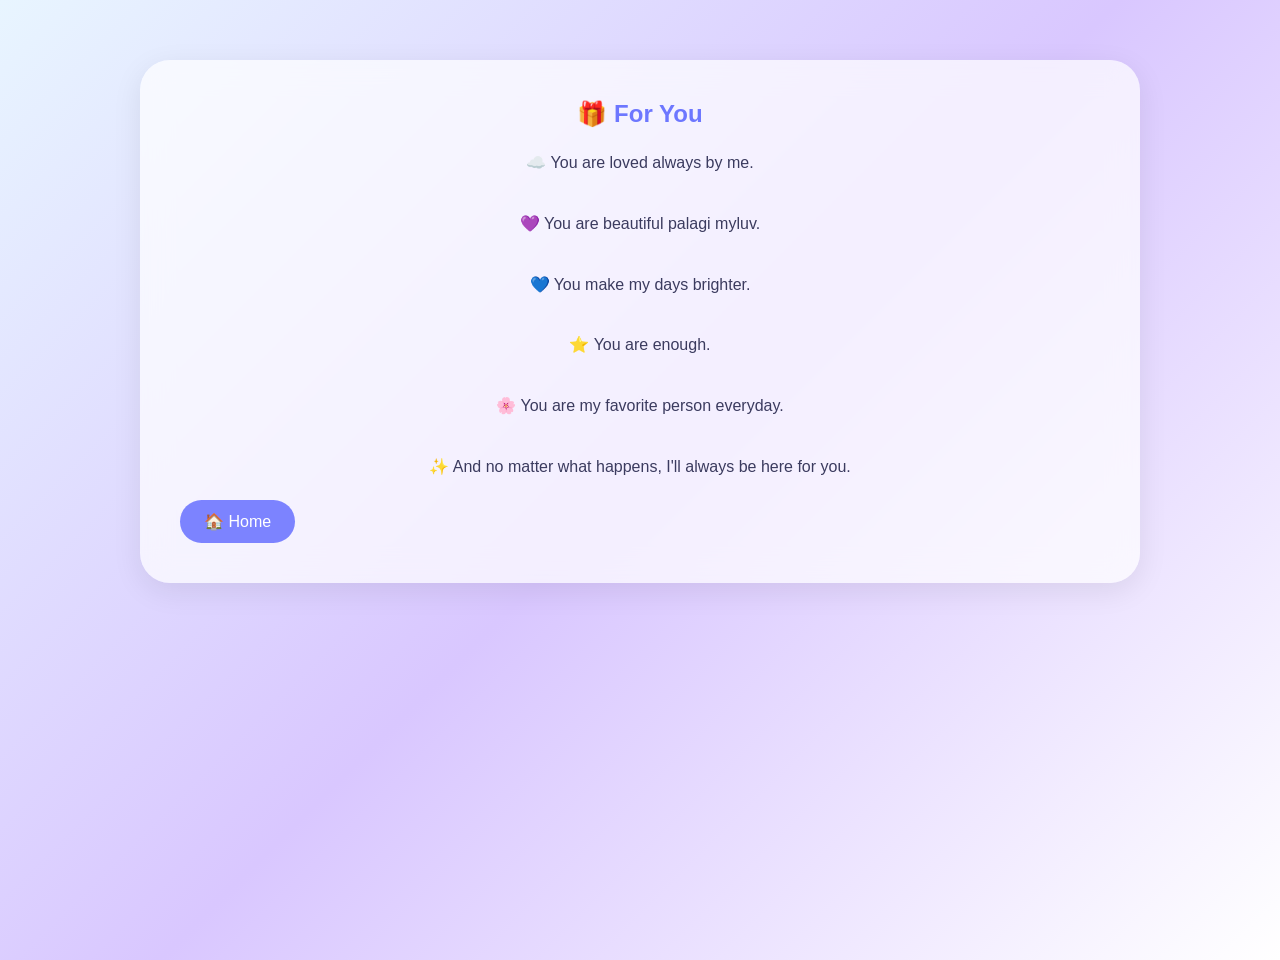
==== foryou.html @ 2264e571 "Create foryou.html" ====
<!DOCTYPE html>
<html>
<head>
<title>For You</title>
<link rel="stylesheet" href="style.css">
</head>
<body>

<section class="section">

<h2>🎁 For You</h2>

<p>
☁️ You are loved always by me.<br><br>

💜 You are beautiful palagi myluv.<br><br>

💙 You make my days brighter.<br><br>

⭐ You are enough.<br><br>

🌸 You are my favorite person everyday.<br><br>

✨ And no matter what happens,
I'll always be here for you.
</p>

<br>

<a href="index.html" class="back-btn">🏠 Home</a>

</section>

</body>
</html>
---- style.css ----
*{
margin:0;
padding:0;
box-sizing:border-box;
font-family:'Poppins',sans-serif;
}

body{
background:linear-gradient(135deg,#e8f5ff,#d9c7ff,#ffffff);
overflow-x:hidden;
min-height:100vh;
color:#3b3b5f;
}

/* Floating Hearts */

.hearts{
position:fixed;
width:100%;
height:100%;
pointer-events:none;
overflow:hidden;
z-index:0;
}

.heart{
position:absolute;
font-size:20px;
animation:float 10s linear infinite;
opacity:.7;
}

@keyframes float{
0%{
transform:translateY(100vh);
opacity:0;
}
10%{
opacity:1;
}
100%{
transform:translateY(-120px);
opacity:0;
}
}

/* Hero */

.hero{
padding:100px 20px;
text-align:center;
position:relative;
z-index:2;
}

.hero h1{
font-size:4rem;
color:#6f7cff;
text-shadow:0 0 20px rgba(111,124,255,.4);
}

.hero h2{
margin-top:10px;
font-weight:400;
font-size:1.2rem;
color:#7a6fff;
}

.hero p{
max-width:700px;
margin:20px auto;
line-height:1.8;
}

.cinna{
font-size:80px;
margin-bottom:15px;
animation:bounce 2s infinite;
}

@keyframes bounce{
50%{
transform:translateY(-10px);
}
}

/* Icon Menu */

.menu{
display:grid;
grid-template-columns:repeat(auto-fit,minmax(220px,1fr));
gap:25px;
padding:40px;
max-width:1200px;
margin:auto;
position:relative;
z-index:2;
}

.card{
background:rgba(255,255,255,.65);
backdrop-filter:blur(12px);
border-radius:25px;
padding:30px;
text-align:center;
transition:.4s;
cursor:pointer;
box-shadow:0 8px 25px rgba(0,0,0,.08);
}

.card:hover{
transform:translateY(-10px) scale(1.03);
}

.card .icon{
font-size:50px;
margin-bottom:15px;
}

.card h3{
margin-bottom:10px;
color:#6672ff;
}

/* Sections */

.section{
max-width:1000px;
margin:60px auto;
padding:40px;
background:rgba(255,255,255,.7);
backdrop-filter:blur(15px);
border-radius:30px;
box-shadow:0 8px 30px rgba(0,0,0,.08);
position:relative;
z-index:2;
}

.section h2{
text-align:center;
margin-bottom:20px;
color:#6d77ff;
}

.section p{
line-height:1.9;
text-align:center;
}

/* Gallery */

.gallery{
display:grid;
grid-template-columns:repeat(auto-fit,minmax(200px,1fr));
gap:20px;
margin-top:25px;
}

.photo{
height:220px;
border-radius:20px;
background:linear-gradient(135deg,#cfe8ff,#ddd0ff);
display:flex;
justify-content:center;
align-items:center;
font-size:18px;
color:#555;
}

/* Music Button */

.music-btn{
position:fixed;
bottom:20px;
right:20px;
border:none;
background:#7c83ff;
color:white;
padding:15px 20px;
border-radius:50px;
cursor:pointer;
font-size:18px;
box-shadow:0 5px 15px rgba(0,0,0,.2);
z-index:999;
}

footer{
text-align:center;
padding:40px;
color:#666;
}

.card{
text-decoration:none;
color:inherit;
display:block;
}

.back-btn{
display:inline-block;
padding:12px 24px;
background:#7c83ff;
color:white;
text-decoration:none;
border-radius:30px;
}

.back-btn:hover{
opacity:.9;
}

.photo img{
width:100%;
height:100%;
object-fit:cover;
border-radius:20px;
}
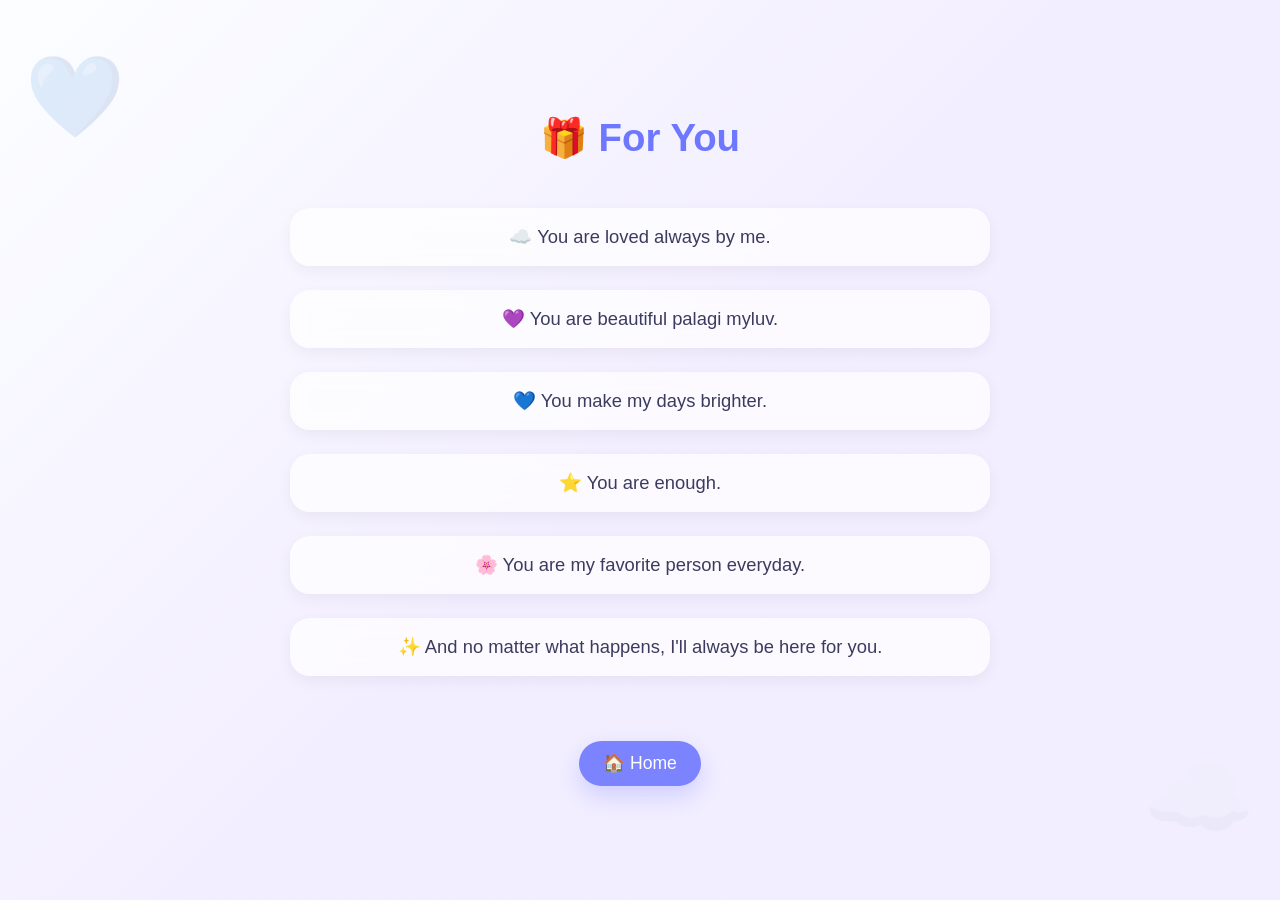
==== commit d9928e53: "Update foryou.html" ====
--- a/foryou.html
+++ b/foryou.html
@@ -9,21 +9,13 @@
 <section class="section">
 
 <h2>🎁 For You</h2>
-
-<p>
-☁️ You are loved always by me.<br><br>
-
-💜 You are beautiful palagi myluv.<br><br>
-
-💙 You make my days brighter.<br><br>
-
-⭐ You are enough.<br><br>
-
-🌸 You are my favorite person everyday.<br><br>
-
-✨ And no matter what happens,
-I'll always be here for you.
-</p>
+  
+<div class="love-item">☁️ You are loved always by me.</div>
+<div class="love-item">💜 You are beautiful palagi myluv.</div>
+<div class="love-item">💙 You make my days brighter.</div>
+<div class="love-item">⭐ You are enough.</div>
+<div class="love-item">🌸 You are my favorite person everyday.</div>
+<div class="love-item">✨ And no matter what happens, I'll always be here for you.</div>
 
 <br>
 
--- a/style.css
+++ b/style.css
@@ -124,27 +124,97 @@
 
 /* Sections */
 
+html, body{
+width:100%;
+height:100%;
+margin:0;
+padding:0;
+}
+
 .section{
-max-width:1000px;
-margin:60px auto;
-padding:40px;
-background:rgba(255,255,255,.7);
-backdrop-filter:blur(15px);
-border-radius:30px;
-box-shadow:0 8px 30px rgba(0,0,0,.08);
+width:100%;
+min-height:100vh;
+padding:40px 25px;
+
+display:flex;
+flex-direction:column;
+justify-content:center;
+align-items:center;
+
+text-align:center;
+
+background:linear-gradient(
+135deg,
+rgba(255,255,255,.85),
+rgba(240,235,255,.85)
+);
+
 position:relative;
+overflow:hidden;
 z-index:2;
 }
 
+/* Cute decorations */
+
+.section::before{
+content:"💙";
+position:absolute;
+top:50px;
+left:25px;
+font-size:80px;
+opacity:.12;
+}
+
+.section::after{
+content:"☁️";
+position:absolute;
+bottom:50px;
+right:25px;
+font-size:90px;
+opacity:.12;
+}
+
+/* Title */
+
 .section h2{
-text-align:center;
-margin-bottom:20px;
+font-size:2.4rem;
+margin-bottom:35px;
 color:#6d77ff;
 }
 
+/* Text */
+
 .section p{
-line-height:1.9;
-text-align:center;
+font-size:1.3rem;
+line-height:2.2;
+max-width:850px;
+}
+
+/* Home button */
+
+.back-btn{
+display:inline-block;
+margin-top:35px;
+padding:16px 35px;
+font-size:1.1rem;
+
+background:linear-gradient(
+135deg,
+#7c83ff,
+#9b8cff
+);
+
+color:white;
+text-decoration:none;
+border-radius:50px;
+
+box-shadow:0 10px 25px rgba(124,131,255,.3);
+
+transition:.3s;
+}
+
+.back-btn:hover{
+transform:translateY(-3px);
 }
 
 /* Gallery */
@@ -215,3 +285,51 @@
 object-fit:cover;
 border-radius:20px;
 }
+
+/* Mobile */
+
+@media(max-width:768px){
+
+.hero h1{
+font-size:2.8rem;
+}
+
+.section h2{
+font-size:2rem;
+}
+
+.section p{
+font-size:1.15rem;
+line-height:2;
+}
+
+.menu{
+padding:20px;
+}
+
+.card{
+padding:25px;
+}
+
+}
+
+.love-item{
+width:min(700px,90%);
+padding:18px;
+margin:12px 0;
+
+background:rgba(255,255,255,.7);
+backdrop-filter:blur(10px);
+
+border-radius:20px;
+
+font-size:1.15rem;
+
+box-shadow:0 5px 15px rgba(0,0,0,.05);
+
+transition:.3s;
+}
+
+.love-item:hover{
+transform:scale(1.02);
+}
